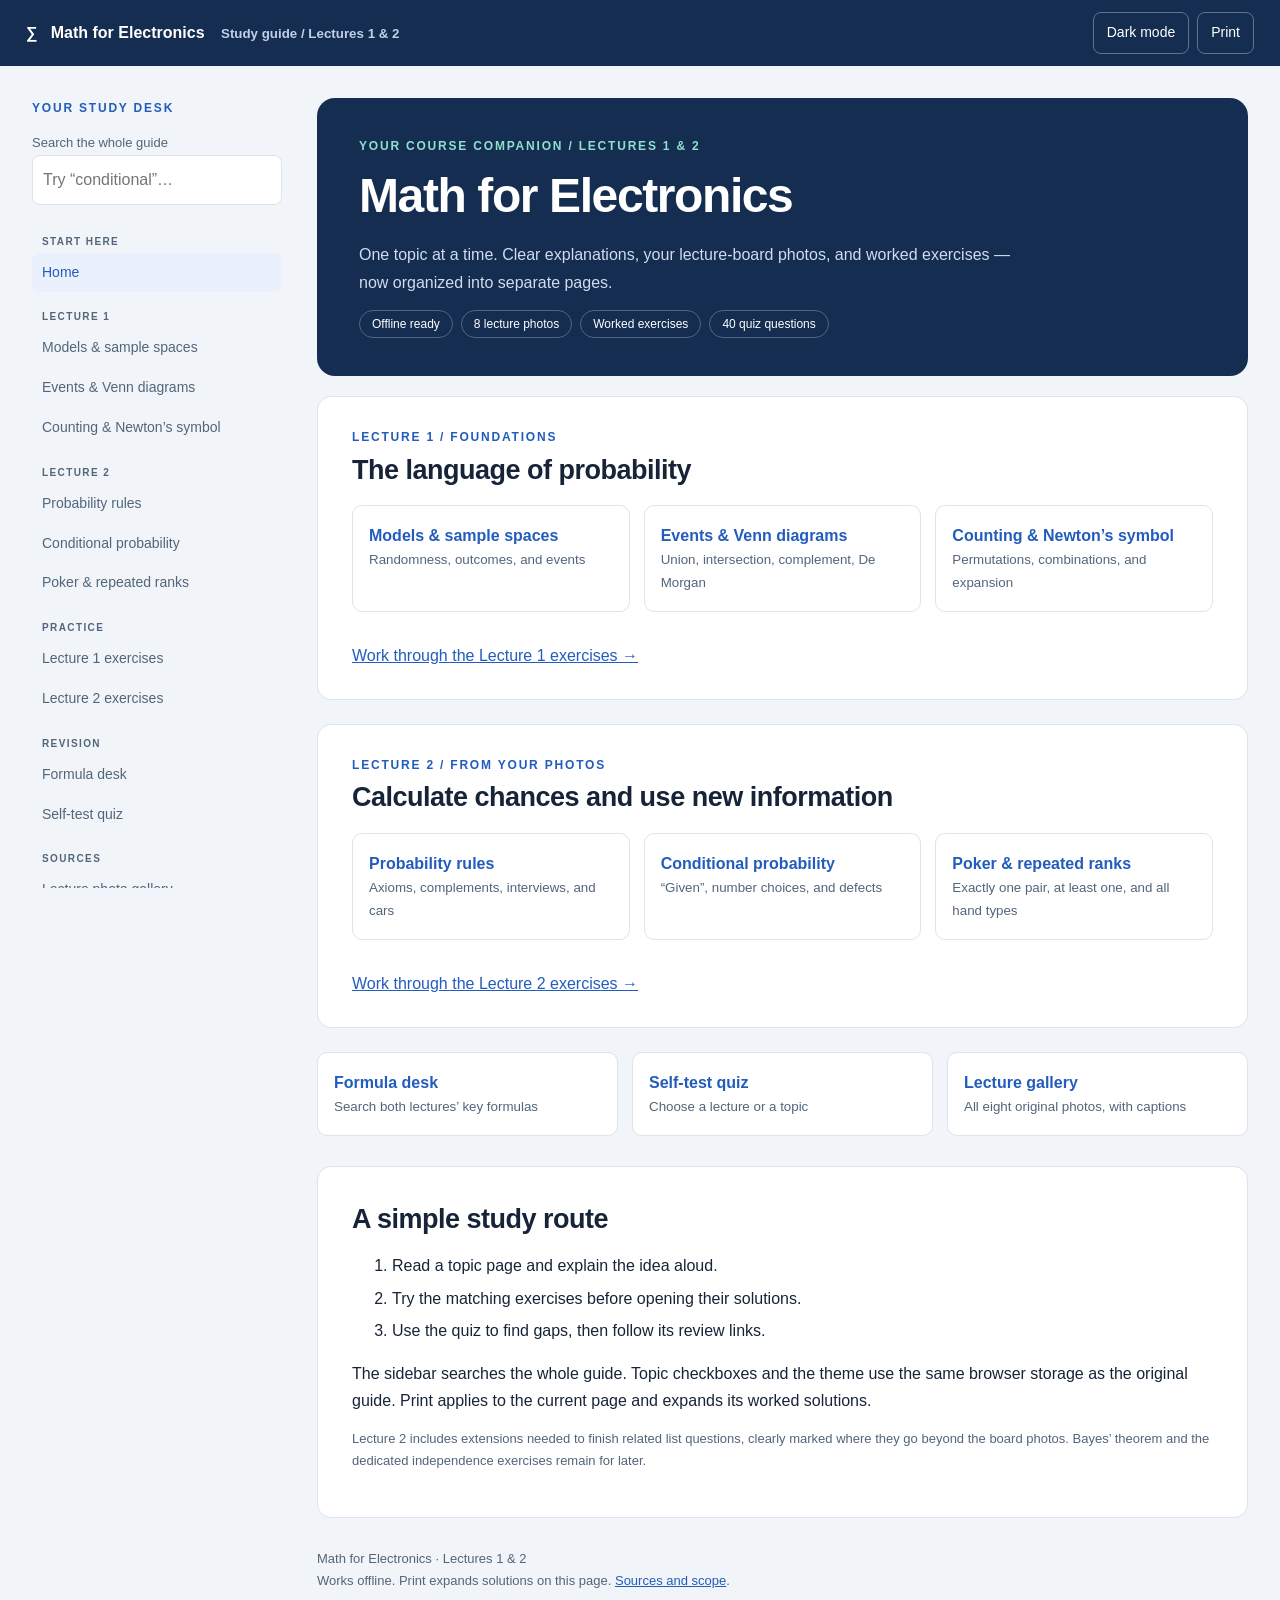
==== index.html @ edde5c19 "init" ====
<!doctype html>
<html lang="en"><head><meta charset="utf-8"><meta name="viewport" content="width=device-width,initial-scale=1"><title>Home · Math for Electronics</title><meta name="description" content="An interactive study guide to probability models, events, Venn diagrams and combinatorics."><link rel="stylesheet" href="style.css"><link rel="stylesheet" href="katex/katex.min.css"><script>try{document.documentElement.dataset.theme=localStorage.getItem('math-theme')||'light'}catch(e){}</script><script defer src="katex/katex.min.js"></script><script defer src="katex/auto-render.min.js"></script><script defer src="search-index.js"></script><script defer src="app.js"></script></head>
<body data-page="index"><a class="skip" href="#main">Skip to guide</a><header><a href="index.html">∑ &nbsp; Math for Electronics <small>Study guide / Lectures 1 &amp; 2</small></a><div class="tools"><button id="menu" aria-expanded="false" aria-controls="sidebar">Menu</button><button id="theme">Dark mode</button><button id="print">Print</button></div></header>
<div class="layout"><aside id="sidebar"><p class="eyebrow">Your study desk</p><label class="mini" for="search">Search the whole guide</label><input id="search" class="search" type="search" placeholder="Try “conditional”…"><div id="searchResults" aria-live="polite"></div><nav aria-label="Study pages"><p class="nav-label">Start here</p><a href="index.html" data-page-link="index" class="active" aria-current="page">Home</a><p class="nav-label">Lecture 1</p><a href="models.html" data-page-link="models">Models & sample spaces</a><a href="events.html" data-page-link="events">Events & Venn diagrams</a><a href="counting.html" data-page-link="counting">Counting & Newton’s symbol</a><p class="nav-label">Lecture 2</p><a href="probability.html" data-page-link="probability">Probability rules</a><a href="conditional.html" data-page-link="conditional">Conditional probability</a><a href="poker.html" data-page-link="poker">Poker & repeated ranks</a><p class="nav-label">Practice</p><a href="practice-1.html" data-page-link="practice-1">Lecture 1 exercises</a><a href="practice-2.html" data-page-link="practice-2">Lecture 2 exercises</a><p class="nav-label">Revision</p><a href="formulas.html" data-page-link="formulas">Formula desk</a><a href="quiz.html" data-page-link="quiz">Self-test quiz</a><p class="nav-label">Sources</p><a href="photos.html" data-page-link="photos">Lecture photo gallery</a><a href="references.html" data-page-link="references">Reading & scope</a></nav><div class="progress"><span id="progressText">0 of 9 topics mastered</span><progress id="progressBar" max="9" value="0"></progress><p>Tick topics as you master them.</p><button id="resetProgress">Reset progress</button></div></aside><main id="main"><div class="hero" id="home"><div class="eyebrow">Your course companion / Lectures 1 &amp; 2</div><h1>Math for Electronics</h1><p>One topic at a time. Clear explanations, your lecture-board photos, and worked exercises — now organized into separate pages.</p><div class="chips"><span>Offline ready</span><span>8 lecture photos</span><span>Worked exercises</span><span>40 quiz questions</span></div></div>
<section class="topic" id="lecture1"><div class="eyebrow">Lecture 1 / Foundations</div><h2>The language of probability</h2><div class="route"><a href="models.html">Models &amp; sample spaces<small>Randomness, outcomes, and events</small></a><a href="events.html">Events &amp; Venn diagrams<small>Union, intersection, complement, De Morgan</small></a><a href="counting.html">Counting &amp; Newton’s symbol<small>Permutations, combinations, and expansion</small></a></div><a href="practice-1.html">Work through the Lecture 1 exercises →</a></section>
<section class="topic" id="lecture2"><div class="eyebrow">Lecture 2 / From your photos</div><h2>Calculate chances and use new information</h2><div class="route"><a href="probability.html">Probability rules<small>Axioms, complements, interviews, and cars</small></a><a href="conditional.html">Conditional probability<small>“Given”, number choices, and defects</small></a><a href="poker.html">Poker &amp; repeated ranks<small>Exactly one pair, at least one, and all hand types</small></a></div><a href="practice-2.html">Work through the Lecture 2 exercises →</a></section>
<div class="route"><a href="formulas.html">Formula desk<small>Search both lectures’ key formulas</small></a><a href="quiz.html">Self-test quiz<small>Choose a lecture or a topic</small></a><a href="photos.html">Lecture gallery<small>All eight original photos, with captions</small></a></div>
<section class="topic" id="how-to"><h2>A simple study route</h2><ol><li>Read a topic page and explain the idea aloud.</li><li>Try the matching exercises before opening their solutions.</li><li>Use the quiz to find gaps, then follow its review links.</li></ol><p>The sidebar searches the whole guide. Topic checkboxes and the theme use the same browser storage as the original guide. Print applies to the current page and expands its worked solutions.</p><p class="mini">Lecture 2 includes extensions needed to finish related list questions, clearly marked where they go beyond the board photos. Bayes’ theorem and the dedicated independence exercises remain for later.</p></section><footer>Math for Electronics · Lectures 1 &amp; 2<br>Works offline. Print expands solutions on this page. <a href="references.html">Sources and scope</a>.</footer></main></div></body></html>
---- style.css ----
:root{--bg:#f1f4f8;--paper:#fff;--ink:#172438;--muted:#53657b;--line:#dce3ec;--accent:#225cbd;--soft:#eaf1fc;--green:#087765;--warn:#87590b;--warm:#fff5dc;--nav:#142d50}
[data-theme=dark]{--bg:#101824;--paper:#192537;--ink:#e6edf7;--muted:#afbdd0;--line:#34445c;--accent:#91b8ff;--soft:#213755;--green:#75dcc5;--warn:#ffd27b;--warm:#352e21;--nav:#0d192a}
*{box-sizing:border-box}html{scroll-behavior:smooth;scroll-padding-top:90px}body{margin:0;background:var(--bg);color:var(--ink);font:16px/1.7 'Segoe UI',Arial,sans-serif}a{color:var(--accent)}button,input,select{font:inherit}button,select{cursor:pointer}button,.button{border:1px solid var(--line);border-radius:8px;background:var(--paper);color:var(--ink);padding:8px 13px;text-decoration:none}button:hover,.button:hover{border-color:var(--accent)}:focus-visible{outline:3px solid var(--accent);outline-offset:3px}header{background:var(--nav);color:white;position:sticky;top:0;z-index:5;padding:12px 26px;display:flex;justify-content:space-between;align-items:center;gap:12px}header a{color:white;text-decoration:none;font-weight:750}header small{color:#bfd0e8;margin-left:12px}header button{background:transparent;color:white;border-color:#61738d;font-size:14px}header .tools{display:flex;gap:8px}.layout{max-width:1440px;margin:auto;display:grid;grid-template-columns:250px minmax(0,1fr);gap:35px;padding:32px}aside{position:sticky;top:88px;align-self:start;max-height:calc(100vh - 110px);overflow:auto}aside .eyebrow{margin:0 0 10px}nav a{display:block;text-decoration:none;color:var(--muted);padding:8px 10px;border-radius:7px;font-size:14px}nav a:hover,nav a.active{background:var(--soft);color:var(--accent)}nav a b{display:inline-block;width:26px;color:var(--accent)}.search{width:100%;border:1px solid var(--line);background:var(--paper);color:var(--ink);padding:10px;border-radius:8px;margin-bottom:12px}#searchResults a{font-size:13px;display:block;padding:4px}#searchResults{font-size:13px;margin-bottom:12px}main{min-width:0;max-width:1020px}.hero{background:var(--nav);color:white;border-radius:18px;padding:38px 42px;position:relative;overflow:hidden}.hero p{color:#d1dcee;max-width:660px}.hero h1{font-size:clamp(32px,4vw,48px);line-height:1.15;margin:12px 0 18px;letter-spacing:-1.4px}.eyebrow{font-size:12px;text-transform:uppercase;letter-spacing:1.8px;font-weight:750;color:var(--accent)}.hero .eyebrow{color:#8fe0cc}.chips{display:flex;flex-wrap:wrap;gap:8px}.chips span{border:1px solid #526680;border-radius:20px;padding:3px 12px;font-size:12px}.route{display:grid;grid-template-columns:repeat(3,1fr);gap:14px;margin:18px 0 30px}.route a{background:var(--paper);border:1px solid var(--line);border-radius:10px;padding:16px;text-decoration:none;font-weight:700}.route small{display:block;color:var(--muted);font-weight:400}.topic{background:var(--paper);border:1px solid var(--line);border-radius:14px;padding:30px 34px;margin:24px 0;scroll-margin-top:85px}h2{font-size:27px;line-height:1.25;letter-spacing:-.5px;margin:6px 0 16px}h3{font-size:19px;line-height:1.4;margin:26px 0 8px}p{margin:10px 0 14px}li{margin:5px 0}.lead{color:var(--muted);font-size:18px}.grid{display:grid;grid-template-columns:1fr 1fr;gap:18px}.box,.example,.note{border-radius:9px;background:var(--soft);padding:16px 20px;margin:16px 0}.example{border-left:3px solid var(--green)}.note{background:var(--warm);border-left:3px solid var(--warn)}.box p:last-child,.note p:last-child,.example p:last-child{margin-bottom:0}.math{overflow-x:auto;padding:10px 0;font-size:1.05em}.katex-display{margin:.35em 0!important;text-align:left!important}.katex-display>.katex{text-align:left!important}.table-wrap{overflow-x:auto}table{border-collapse:collapse;width:100%;margin:14px 0;font-size:14px}th,td{text-align:left;border-bottom:1px solid var(--line);padding:11px 12px;vertical-align:top}th{background:var(--soft)}.done{display:flex;gap:9px;align-items:center;margin-top:24px;padding-top:15px;border-top:1px solid var(--line);font-size:14px;color:var(--green)}input[type=checkbox]{width:18px;height:18px;accent-color:var(--green)}progress{width:100%;height:9px;accent-color:var(--green)}.progress{border-top:1px solid var(--line);margin-top:20px;padding:16px 10px;font-size:13px;color:var(--muted)}details{border:1px solid var(--line);border-radius:9px;margin:12px 0;padding:12px 17px}summary{cursor:pointer;font-weight:650;color:var(--accent)}details p{font-size:15px}.mini{font-size:13px;color:var(--muted)}.controls{display:flex;flex-wrap:wrap;gap:10px;align-items:center}.controls label{font-size:14px}.controls input,.controls select{background:var(--paper);color:var(--ink);border:1px solid var(--line);border-radius:7px;padding:7px;width:100%}.controls label{min-width:95px;flex:1}.lab{border:1px solid var(--line);background:var(--bg);padding:22px;border-radius:12px;margin:18px 0}.lab svg{display:block;width:100%;height:auto;max-width:610px;margin:15px auto}.venn-buttons{display:flex;flex-wrap:wrap;gap:7px}.venn-buttons button[aria-pressed=true]{background:var(--accent);color:var(--paper);border-color:var(--accent)}output{display:block;background:var(--paper);border:1px solid var(--line);padding:14px;border-radius:9px;margin-top:14px;overflow-wrap:anywhere}.quiz-options{display:grid;gap:8px}.quiz-options button{text-align:left}.quiz-options button.chosen{border:2px solid var(--accent);background:var(--soft)}.quiz-options button:disabled{cursor:default;opacity:.85}#quizFeedback{min-height:65px}.quiz-nav{display:flex;justify-content:space-between;gap:10px;margin-top:16px}.success{color:var(--green)}.error{color:var(--warn)}footer{font-size:13px;color:var(--muted);margin:30px 0 60px}.skip{position:absolute;left:-9999px}.skip:focus{left:10px;top:10px;z-index:20;background:white;padding:10px}#menu{display:none}[hidden]{display:none!important}.symbol{font-family:Georgia,serif;font-size:1.15em}#formulaList .formula-item{border-bottom:1px solid var(--line);padding:8px 0}.number{font-variant-numeric:tabular-nums}.print-only{display:none}
@media(max-width:1000px){.layout{grid-template-columns:210px minmax(0,1fr);gap:22px;padding:22px}.topic{padding:25px}.hero{padding:30px}header small{display:none}}
@media(max-width:760px){header{padding:10px 14px}header a{font-size:14px}header button{padding:6px 9px}.layout{display:block;padding:16px}aside{display:none;position:static;max-height:none;margin-bottom:20px}aside.open{display:block}#menu{display:inline-block}.hero{padding:26px}.topic{padding:23px 19px}.grid,.route{grid-template-columns:1fr}.route{gap:8px}.route a{padding:10px 16px}.hero h1{font-size:34px}h2{font-size:24px}.lab{padding:14px}}
[data-theme=dark] #vennSvg>g[fill="#8bb8f0"]{fill:#234c7b}
@media(prefers-reduced-motion:reduce){html{scroll-behavior:auto}}
.nav-label{font-size:10px;font-weight:800;letter-spacing:1.4px;text-transform:uppercase;color:var(--muted);margin:16px 10px 3px}.page-heading h1{font-size:clamp(27px,3vw,38px);line-height:1.2;margin:5px 0}.page-heading>p:last-child{font-size:13px;color:var(--muted)}.page-turn{display:flex;justify-content:space-between;flex-wrap:wrap;gap:12px}.photo-grid{display:grid;grid-template-columns:1fr 1fr;gap:20px}.photo-card{margin:0;background:var(--paper);border:1px solid var(--line);border-radius:12px;overflow:hidden;scroll-margin-top:90px}.photo-card img,.source-photo img{display:block;width:100%;height:auto}.photo-card figcaption{padding:18px}.photo-card figcaption p{font-size:14px;color:var(--muted)}.source-photo figure{margin:15px 0 0}.source-photo figcaption,.source-note{font-size:13px;color:var(--muted)}.source-note{border-top:1px dashed var(--line);padding-top:12px}.number-tiles{display:grid;grid-template-columns:repeat(9,1fr);gap:8px;margin:20px 0}.number-tile{text-align:center;border:2px solid var(--line);border-radius:8px;padding:10px 0;color:var(--muted);opacity:.45}.number-tile.in-condition{border-color:var(--accent);opacity:1;color:var(--ink)}.number-tile.in-both{background:var(--accent);color:var(--paper);font-weight:800}#conditionSelect{display:block;width:100%;padding:10px;background:var(--paper);color:var(--ink);border:1px solid var(--line);border-radius:8px}.topic:first-of-type{margin-top:20px}
@media(max-width:760px){.photo-grid{grid-template-columns:1fr}.number-tiles{grid-template-columns:repeat(3,1fr)}.page-turn a{width:100%}.nav-label{margin-top:10px}}
@media print{.photo-grid{grid-template-columns:1fr 1fr}.photo-card{break-inside:avoid}.source-photo{display:none}.page-heading h1{font-size:22pt}.number-tile{opacity:1}.number-tile.in-both{background:#dce9fb;color:#111}}
@media print{html,html[data-theme=dark]{--bg:#fff;--paper:#fff;--ink:#111;--muted:#333;--line:#ccc;--accent:#174b91;--soft:#f4f4f4;scroll-behavior:auto}body{background:white;color:black;font-size:10pt}header,aside,.route,.tools,.done,.controls,.venn-buttons,#quiz,.no-print{display:none!important}.layout{display:block;padding:0}main{max-width:none}.hero{background:white;color:black;padding:0}.hero p,.hero .eyebrow{color:black}.chips{display:none}.topic{border:0;border-top:1px solid #aaa;padding:14px 0;margin:12px 0;break-inside:auto}.box,.note,.example{background:#f4f4f4;color:black;break-inside:avoid}h2,h3,summary{break-after:avoid;color:black}.print-only{display:block}a{color:black}details{break-inside:avoid}.lab{break-inside:avoid}footer{margin:15px 0}.math{overflow:visible}.katex{font-size:1em}#formulaSearch{display:none}[data-theme=dark] #vennSvg>g[fill="#8bb8f0"]{fill:#8bb8f0}}
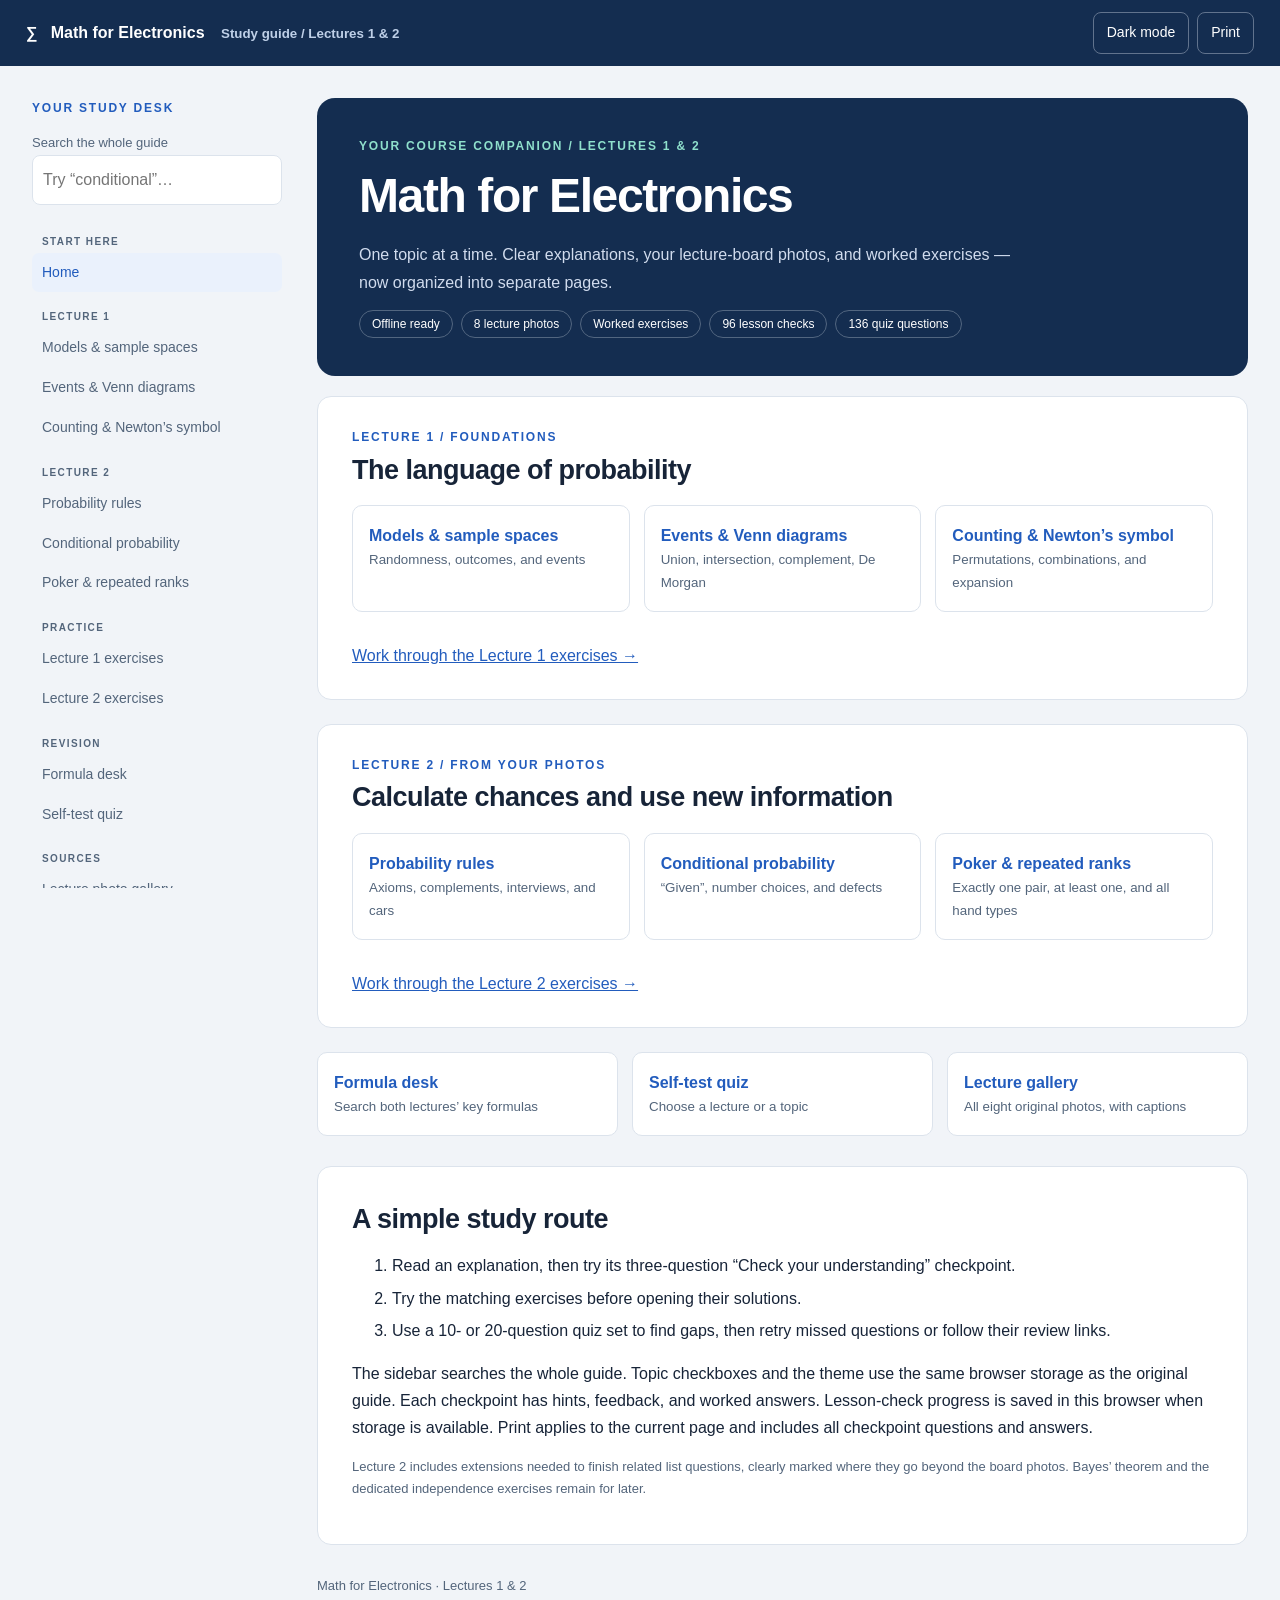
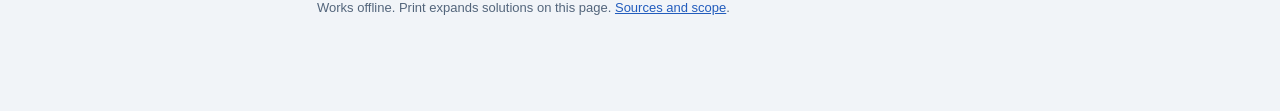
==== commit b4d0f8b4: "adding quizzes and check your understandings" ====
--- a/index.html
+++ b/index.html
@@ -1,8 +1,8 @@
 <!doctype html>
-<html lang="en"><head><meta charset="utf-8"><meta name="viewport" content="width=device-width,initial-scale=1"><title>Home · Math for Electronics</title><meta name="description" content="An interactive study guide to probability models, events, Venn diagrams and combinatorics."><link rel="stylesheet" href="style.css"><link rel="stylesheet" href="katex/katex.min.css"><script>try{document.documentElement.dataset.theme=localStorage.getItem('math-theme')||'light'}catch(e){}</script><script defer src="katex/katex.min.js"></script><script defer src="katex/auto-render.min.js"></script><script defer src="search-index.js"></script><script defer src="app.js"></script></head>
+<html lang="en"><head><meta charset="utf-8"><meta name="viewport" content="width=device-width,initial-scale=1"><title>Home · Math for Electronics</title><meta name="description" content="An interactive study guide to probability models, events, Venn diagrams and combinatorics."><link rel="stylesheet" href="style.css"><link rel="stylesheet" href="practice.css"><link rel="stylesheet" href="katex/katex.min.css"><script src="theme.js"></script><script defer src="katex/katex.min.js"></script><script defer src="katex/auto-render.min.js"></script><script defer src="search-index.js"></script><script defer src="app.js"></script><script defer src="checks-data.js"></script><script defer src="exercises.js"></script></head>
 <body data-page="index"><a class="skip" href="#main">Skip to guide</a><header><a href="index.html">∑ &nbsp; Math for Electronics <small>Study guide / Lectures 1 &amp; 2</small></a><div class="tools"><button id="menu" aria-expanded="false" aria-controls="sidebar">Menu</button><button id="theme">Dark mode</button><button id="print">Print</button></div></header>
-<div class="layout"><aside id="sidebar"><p class="eyebrow">Your study desk</p><label class="mini" for="search">Search the whole guide</label><input id="search" class="search" type="search" placeholder="Try “conditional”…"><div id="searchResults" aria-live="polite"></div><nav aria-label="Study pages"><p class="nav-label">Start here</p><a href="index.html" data-page-link="index" class="active" aria-current="page">Home</a><p class="nav-label">Lecture 1</p><a href="models.html" data-page-link="models">Models & sample spaces</a><a href="events.html" data-page-link="events">Events & Venn diagrams</a><a href="counting.html" data-page-link="counting">Counting & Newton’s symbol</a><p class="nav-label">Lecture 2</p><a href="probability.html" data-page-link="probability">Probability rules</a><a href="conditional.html" data-page-link="conditional">Conditional probability</a><a href="poker.html" data-page-link="poker">Poker & repeated ranks</a><p class="nav-label">Practice</p><a href="practice-1.html" data-page-link="practice-1">Lecture 1 exercises</a><a href="practice-2.html" data-page-link="practice-2">Lecture 2 exercises</a><p class="nav-label">Revision</p><a href="formulas.html" data-page-link="formulas">Formula desk</a><a href="quiz.html" data-page-link="quiz">Self-test quiz</a><p class="nav-label">Sources</p><a href="photos.html" data-page-link="photos">Lecture photo gallery</a><a href="references.html" data-page-link="references">Reading & scope</a></nav><div class="progress"><span id="progressText">0 of 9 topics mastered</span><progress id="progressBar" max="9" value="0"></progress><p>Tick topics as you master them.</p><button id="resetProgress">Reset progress</button></div></aside><main id="main"><div class="hero" id="home"><div class="eyebrow">Your course companion / Lectures 1 &amp; 2</div><h1>Math for Electronics</h1><p>One topic at a time. Clear explanations, your lecture-board photos, and worked exercises — now organized into separate pages.</p><div class="chips"><span>Offline ready</span><span>8 lecture photos</span><span>Worked exercises</span><span>40 quiz questions</span></div></div>
+<div class="layout"><aside id="sidebar"><p class="eyebrow">Your study desk</p><label class="mini" for="search">Search the whole guide</label><input id="search" class="search" type="search" placeholder="Try “conditional”…"><div id="searchResults" aria-live="polite"></div><nav aria-label="Study pages"><p class="nav-label">Start here</p><a href="index.html" data-page-link="index" class="active" aria-current="page">Home</a><p class="nav-label">Lecture 1</p><a href="models.html" data-page-link="models">Models & sample spaces</a><a href="events.html" data-page-link="events">Events & Venn diagrams</a><a href="counting.html" data-page-link="counting">Counting & Newton’s symbol</a><p class="nav-label">Lecture 2</p><a href="probability.html" data-page-link="probability">Probability rules</a><a href="conditional.html" data-page-link="conditional">Conditional probability</a><a href="poker.html" data-page-link="poker">Poker & repeated ranks</a><p class="nav-label">Practice</p><a href="practice-1.html" data-page-link="practice-1">Lecture 1 exercises</a><a href="practice-2.html" data-page-link="practice-2">Lecture 2 exercises</a><p class="nav-label">Revision</p><a href="formulas.html" data-page-link="formulas">Formula desk</a><a href="quiz.html" data-page-link="quiz">Self-test quiz</a><p class="nav-label">Sources</p><a href="photos.html" data-page-link="photos">Lecture photo gallery</a><a href="references.html" data-page-link="references">Reading & scope</a></nav><div class="progress"><span id="progressText">0 of 9 topics mastered</span><progress id="progressBar" max="9" value="0"></progress><p>Tick topics as you master them.</p><button id="resetProgress">Reset progress</button></div></aside><main id="main"><div class="hero" id="home"><div class="eyebrow">Your course companion / Lectures 1 &amp; 2</div><h1>Math for Electronics</h1><p>One topic at a time. Clear explanations, your lecture-board photos, and worked exercises — now organized into separate pages.</p><div class="chips"><span>Offline ready</span><span>8 lecture photos</span><span>Worked exercises</span><span>96 lesson checks</span><span>136 quiz questions</span></div></div>
 <section class="topic" id="lecture1"><div class="eyebrow">Lecture 1 / Foundations</div><h2>The language of probability</h2><div class="route"><a href="models.html">Models &amp; sample spaces<small>Randomness, outcomes, and events</small></a><a href="events.html">Events &amp; Venn diagrams<small>Union, intersection, complement, De Morgan</small></a><a href="counting.html">Counting &amp; Newton’s symbol<small>Permutations, combinations, and expansion</small></a></div><a href="practice-1.html">Work through the Lecture 1 exercises →</a></section>
 <section class="topic" id="lecture2"><div class="eyebrow">Lecture 2 / From your photos</div><h2>Calculate chances and use new information</h2><div class="route"><a href="probability.html">Probability rules<small>Axioms, complements, interviews, and cars</small></a><a href="conditional.html">Conditional probability<small>“Given”, number choices, and defects</small></a><a href="poker.html">Poker &amp; repeated ranks<small>Exactly one pair, at least one, and all hand types</small></a></div><a href="practice-2.html">Work through the Lecture 2 exercises →</a></section>
 <div class="route"><a href="formulas.html">Formula desk<small>Search both lectures’ key formulas</small></a><a href="quiz.html">Self-test quiz<small>Choose a lecture or a topic</small></a><a href="photos.html">Lecture gallery<small>All eight original photos, with captions</small></a></div>
-<section class="topic" id="how-to"><h2>A simple study route</h2><ol><li>Read a topic page and explain the idea aloud.</li><li>Try the matching exercises before opening their solutions.</li><li>Use the quiz to find gaps, then follow its review links.</li></ol><p>The sidebar searches the whole guide. Topic checkboxes and the theme use the same browser storage as the original guide. Print applies to the current page and expands its worked solutions.</p><p class="mini">Lecture 2 includes extensions needed to finish related list questions, clearly marked where they go beyond the board photos. Bayes’ theorem and the dedicated independence exercises remain for later.</p></section><footer>Math for Electronics · Lectures 1 &amp; 2<br>Works offline. Print expands solutions on this page. <a href="references.html">Sources and scope</a>.</footer></main></div></body></html>+<section class="topic" id="how-to"><h2>A simple study route</h2><ol><li>Read an explanation, then try its three-question “Check your understanding” checkpoint.</li><li>Try the matching exercises before opening their solutions.</li><li>Use a 10- or 20-question quiz set to find gaps, then retry missed questions or follow their review links.</li></ol><p>The sidebar searches the whole guide. Topic checkboxes and the theme use the same browser storage as the original guide. Each checkpoint has hints, feedback, and worked answers. Lesson-check progress is saved in this browser when storage is available. Print applies to the current page and includes all checkpoint questions and answers.</p><p class="mini">Lecture 2 includes extensions needed to finish related list questions, clearly marked where they go beyond the board photos. Bayes’ theorem and the dedicated independence exercises remain for later.</p></section><footer>Math for Electronics · Lectures 1 &amp; 2<br>Works offline. Print expands solutions on this page. <a href="references.html">Sources and scope</a>.</footer></main></div></body></html>
--- a/practice.css
+++ b/practice.css
@@ -0,0 +1,3 @@
+.practice-strip{display:flex;align-items:center;gap:20px;padding:20px 24px;margin:18px 0;background:var(--soft);border:1px solid var(--line);border-radius:12px}.practice-strip>div{flex:1}.practice-strip p{font-size:14px;margin:5px 0}.practice-strip span{font-size:13px;color:var(--green);font-weight:650}.practice-strip button{font-size:13px}.checkpoint{border:1px solid var(--line);border-top:3px solid var(--green);background:var(--bg);padding:22px;border-radius:12px;margin:28px 0;scroll-margin-top:95px}.checkpoint-heading{display:flex;justify-content:space-between;gap:12px;align-items:start;border-bottom:1px solid var(--line);padding-bottom:15px}.checkpoint .eyebrow{font-size:10px;color:var(--green);margin:0 0 4px}.checkpoint h3{font-size:17px;margin:0}.checkpoint-status{font-size:12px;white-space:nowrap;color:var(--muted);padding-top:6px}.exercise-form h4{font-size:17px;font-weight:650;line-height:1.6;margin:20px 0 8px}.exercise-type{font-size:12px;color:var(--muted);text-transform:uppercase;letter-spacing:.7px;font-weight:700;margin:0 0 12px}.exercise-options{border:0;margin:0;padding:0;display:grid;gap:9px}.answer-option{display:flex;align-items:flex-start;gap:11px;padding:11px 14px;border:1px solid var(--line);border-radius:8px;background:var(--paper);font-size:15px;cursor:pointer}.answer-option:has(input:checked){border-color:var(--accent);background:var(--soft)}.answer-option input{width:18px;height:18px;flex:none;margin:4px 0 0;accent-color:var(--accent)}.answer-option input:disabled{cursor:default}.answer-label{display:block;font-size:14px;margin:0 0 6px}.numeric-answer{display:block;max-width:360px;width:100%;padding:11px 14px;border:1px solid var(--line);border-radius:8px;background:var(--paper);color:var(--ink);font-size:17px}.exercise-actions{display:flex;flex-wrap:wrap;gap:8px;margin:17px 0}.primary-button{background:var(--accent);color:var(--paper);font-weight:700;border-color:var(--accent)}button:disabled{opacity:.5;cursor:default}.exercise-hint{padding:12px 16px;border-left:3px solid var(--warn);background:var(--warm);border-radius:7px;font-size:14px;margin-bottom:14px}.exercise-feedback:empty{display:none}.exercise-feedback{padding:14px 17px;border:1px solid var(--line);border-radius:8px;margin:14px 0;font-size:15px;background:var(--paper)}.exercise-feedback p{margin:6px 0}.exercise-feedback.correct{border-left:4px solid var(--green)}.exercise-feedback.correct strong{color:var(--green)}.exercise-feedback.incorrect{border-left:4px solid var(--warn)}.exercise-feedback.revealed{border-left:4px solid var(--accent)}.checkpoint-nav{display:flex;align-items:center;justify-content:space-between;gap:8px;margin-top:17px;padding-top:14px;border-top:1px solid var(--line)}.checkpoint-nav button{font-size:13px}.checkpoint-nav span{white-space:nowrap}.quiz-status{font-size:14px;font-weight:650;color:var(--accent);padding:14px 0;border-bottom:1px solid var(--line)}.quiz-result{display:grid;grid-template-columns:1fr;gap:6px;padding:14px 0;border-bottom:1px solid var(--line)}.quiz-result button{text-align:left;background:var(--bg)}.quiz-result a{font-size:13px}.quiz-result .mini{padding:0 12px}#quizExercise .exercise-form{background:var(--bg);padding:3px 20px 18px;border-radius:10px}
+@media(max-width:760px){.practice-strip{display:block;padding:17px}.practice-strip button{margin-top:12px}.checkpoint{padding:16px}.checkpoint-heading{display:block}.checkpoint-status{display:block}.checkpoint-nav{gap:6px}.checkpoint-nav button{padding:8px}.exercise-form h4{font-size:16px}.answer-option{font-size:14px;padding:10px}.exercise-actions button{font-size:13px}}
+@media print{.checkpoint{break-inside:auto;padding:12px 0;border:0;border-top:1px solid #aaa;background:white}.checkpoint-heading{break-after:avoid}.checkpoint-status,.exercise-stage,.checkpoint-nav{display:none!important}.checkpoint .print-only{display:block}.checkpoint li{break-inside:avoid}.checkpoint li p{margin:5px 0}.practice-strip{display:none}}
